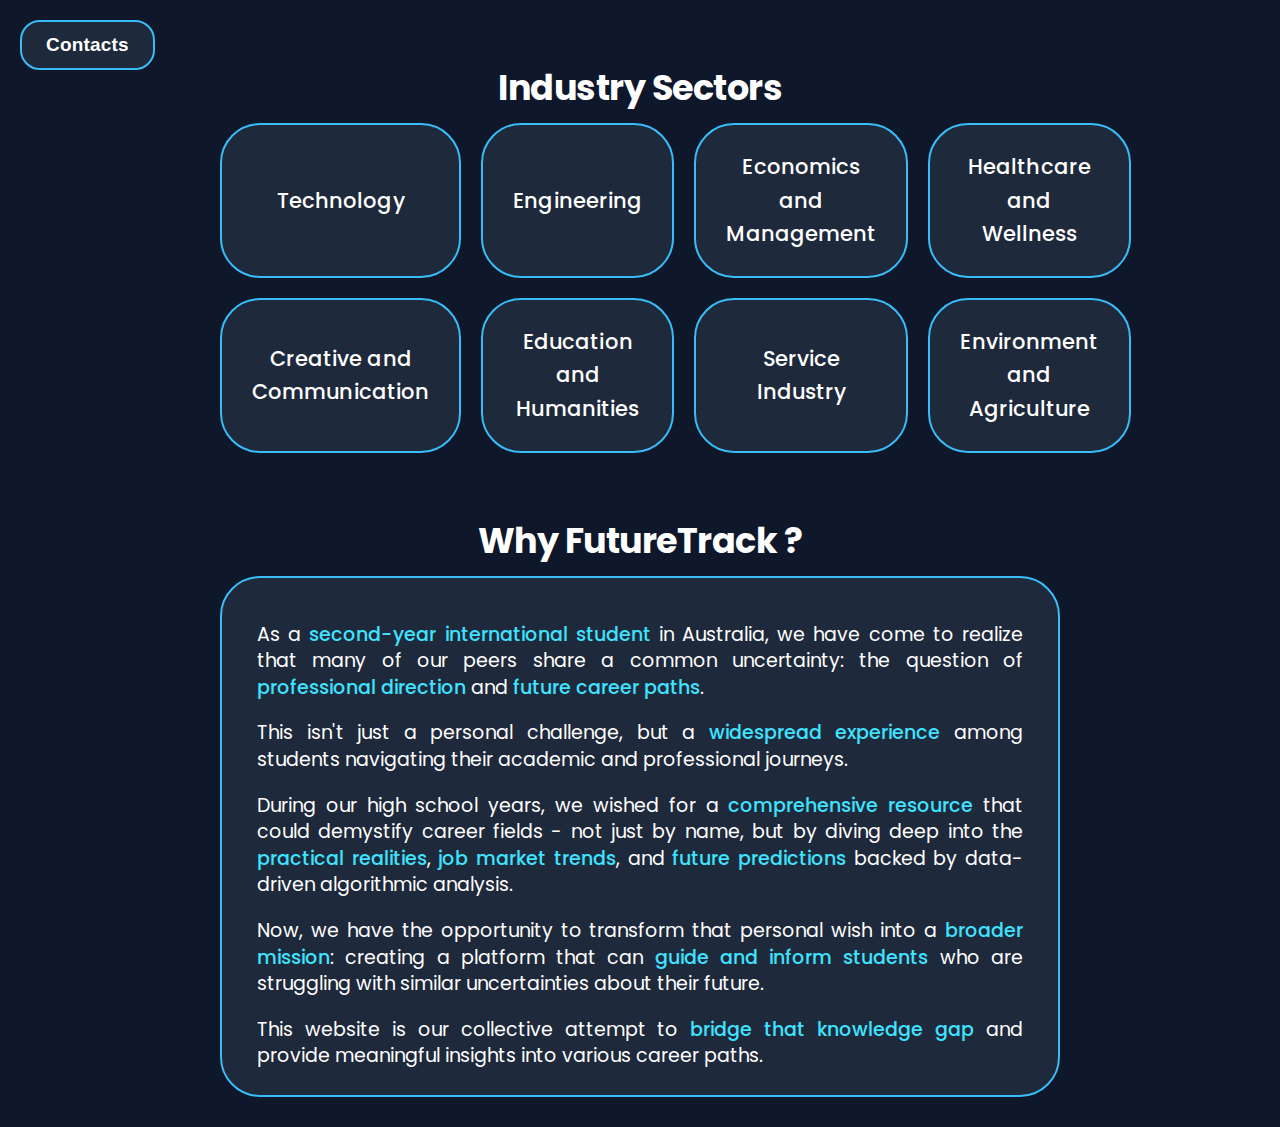
==== index.html @ 0d6b921c "upload job analytics webpage code" ====
<!DOCTYPE html>
                    <!--HEADER PARTS -->
<html lang="en">
<head>
    <meta charset="UTF-8">
    <meta name="viewport" content="width=device-width, initial-scale=1.0">
    <title>Job Analytics HomePage</title>
    <link rel="stylesheet" href="style.css">
    <link rel="stylesheet" href="https://cdnjs.cloudflare.com/ajax/libs/font-awesome/6.4.2/css/all.min.css">
    <link rel="stylesheet" href="https://cdnjs.cloudflare.com/ajax/libs/font-awesome/5.15.4/css/all.min.css">
</head>


                    <!-- BODY PARTS-->
<body>

        <!-- CONTACTS BUTTON -->
    <div class="contact-button">
        <button class="contact-label"><b>Contacts</b></button>
        <div class="contact-dropdown">
            <!-- Minh Triet Contacts -->
            <div class="name-dropdown">
                <b>Minh Triet Pham</b>
                <div class="contact-info">
                    <div><i class="fas fa-map-marker-alt"></i> Melbourne, Victoria, Australia</div>
                    <div><i class="fas fa-phone"></i> (+61) 492 914 918</div>
                    <div><i class="fas fa-envelope"></i> minhtrietmt3@gmail.com</div>
                    <div>
                        <i class="fab fa-linkedin"></i>
                        <a href="https://www.linkedin.com/in/minhtrietp/" target="_blank">linkedin.com/in/minhtrietp/</a>
                    </div>
                    <div>
                        <i class="fab fa-github"></i>
                        <a href="https://github.com/minhtrietcancode" target="_blank">github.com/minhtrietcancode</a>
                    </div>
                    <div>
                        <i class="fas fa-briefcase"></i>
                        <a href="https://minhtrietcancode.github.io/">minhtrietcancode.github.io</a>
                    </div>
                </div>
            </div>

            <!-- Quynh Chi Contacts -->
            <div class="name-dropdown">
                <b>Quynh Chi Dang</b>
                <div class="contact-info">
                    <div><i class="fas fa-map-marker-alt"></i> Melbourne, Victoria, Australia</div>
                    <div><i class="fas fa-phone"></i> (+61) 401 764 944</div>
                    <div><i class="fas fa-envelope"></i> dangquynhchi2510@gmail.com</div>
                    <div>
                        <i class="fab fa-linkedin"></i>
                        <a href="https://www.linkedin.com/in/quynhchidang2510/" target="_blank">linkedin.com/in/quynhchidang2510/</a>
                    </div>
                </div>
            </div>
        </div>
    </div>
    
        <!-- JS code for "Contacts" button -->
    <script>
        document.addEventListener('DOMContentLoaded', function() {
            const contactLabel = document.querySelector('.contact-label');
            const contactDropdown = document.querySelector('.contact-dropdown');
            const nameDropdowns = document.querySelectorAll('.name-dropdown');
            
            let isDropdownOpen = false;
    
            contactLabel.addEventListener('click', function(e) {
                e.stopPropagation();
                isDropdownOpen = !isDropdownOpen;
                contactDropdown.style.display = isDropdownOpen ? 'block' : 'none';
            });
    
            nameDropdowns.forEach(dropdown => {
                dropdown.addEventListener('click', function(e) {
                    e.stopPropagation();
                    const contactInfo = this.querySelector('.contact-info');
                    const isVisible = contactInfo.style.display === 'block';
                    
                    // Hide all contact info first
                    document.querySelectorAll('.contact-info').forEach(info => {
                        info.style.display = 'none';
                    });
                    
                    // Toggle clicked contact info
                    contactInfo.style.display = isVisible ? 'none' : 'block';
                });
            });
    
            document.addEventListener('click', function(e) {
                if (!e.target.closest('.contact-button')) {
                    isDropdownOpen = false;
                    contactDropdown.style.display = 'none';
                    document.querySelectorAll('.contact-info').forEach(info => {
                        info.style.display = 'none';
                    });
                }
            });
        });
    </script>

                <!-- Industry Sectors SECTION-->
    <section id="jobs">
        <h2 class="section-header">Industry Sectors</h2>
        <div class="job-fields-container">
            <div class="job-field" id="technology-field">
                Technology
            </div>

            <div class="job-field">
                Engineering
            </div>
            
            <div class="job-field">
                Economics and Management
            </div>

            <div class="job-field">
                Healthcare and Wellness
            </div>

            <div class="job-field">
                Creative and Communication
            </div>

            <div class="job-field">
                Education and Humanities
            </div>
                
            <div class="job-field">
                Service Industry
            </div>

            <div class="job-field">
                Environment and Agriculture
            </div>
        </div>
    </section>
    
        <!-- INTRODUCTION SECTION -->
    
        <section id="introduction">
            <h2 class="section-header">Why FutureTrack ?</h2>
            <div class="introduction-container">
                <div class="introduction-border">
                    <p class="introduction-text">
                        As a <span class="highlight">second-year international student</span> in Australia, we have come to realize that many of our peers share a common uncertainty: the question of <span class="highlight">professional direction</span> and <span class="highlight">future career paths</span>.
                    </p>
                    <p class="introduction-text">
                        This isn't just a personal challenge, but a <span class="highlight">widespread experience</span> among students navigating their academic and professional journeys.
                    </p>
                    <p class="introduction-text">
                        During our high school years, we wished for a <span class="highlight">comprehensive resource</span> that could demystify career fields - not just by name, but by diving deep into the <span class="highlight">practical realities</span>, <span class="highlight">job market trends</span>, and <span class="highlight">future predictions</span> backed by data-driven algorithmic analysis.
                    </p>
                    <p class="introduction-text">
                        Now, we have the opportunity to transform that personal wish into a <span class="highlight">broader mission</span>: creating a platform that can <span class="highlight">guide and inform students</span> who are struggling with similar uncertainties about their future.
                    </p>
                    <p class="introduction-text">
                        This website is our collective attempt to <span class="highlight">bridge that knowledge gap</span> and provide meaningful insights into various career paths.
                    </p>
                </div>
            </div>
        </section>    

    <!-- Optional JavaScript for enhanced scrolling -->
    <script>
        document.querySelectorAll('nav a').forEach(anchor => {
            anchor.addEventListener('click', function(e) {
                e.preventDefault();
                const targetId = this.getAttribute('href');
                document.querySelector(targetId).scrollIntoView({
                    behavior: 'smooth'
                });
            });
        });
    </script>

    <!-- To Link With the script.js file -->
    <script type="module" src="script.js"></script>
</body>
</html>
---- style.css ----
@import url('https://fonts.googleapis.com/css2?family=Poppins:wght@300;400;500;600;700&display=swap');

        /* Base styles */
body {
    background-color: #0f172a;
    color: #ffffff;
    font-family: 'Poppins', sans-serif;
    margin: 0;
    padding: 0;
    line-height: 1.6;
    font-size: 15px;
    opacity: 0;
    transition: opacity 0.3s ease;
}

        /* Header styling */
.section-header {
    font-size: 35px;
    font-weight: 700;
    text-align: center;
    margin-top: 60px;
    margin-bottom: 7px;
    color: #ffffff;
    letter-spacing: -0.5px;
}

/* Introduction section */
.introduction-container {
    display: flex;
    justify-content: center;
    margin-left: 220px;
    margin-right: 220px;
    margin-bottom: 30px;
 }
 
 .introduction-border {
    border: 2px solid #38bdf8;
    border-radius: 40px;
    padding: 25px 35px;  /* Reduced padding */
    background-color: #1e293b;
 }
 
 .introduction-text {
    color: #ffffff;
    font-size: 19px;
    line-height: 1.4;  /* Reduced from 1.6 */
    margin-bottom: 12px;  /* Reduced from 15px */
    text-align: justify;
 }
 
 .introduction-text:last-child {
    margin-bottom: 0;
 }
 
 .highlight {
    color: #40e3ff;
    font-weight: 500;
 }

        /* Job fields section */
.job-fields-container {
    display: grid;
    grid-template-columns: repeat(4, 1fr);
    gap: 20px;
    margin-left: 220px;
    margin-right: 220px;
    margin-bottom: 20px;
}

.job-field {
    color: #ffffff;
    border: 2px solid #38bdf8;
    border-radius: 40px;
    padding: 25px 30px;
    font-size: 21px;
    font-weight: 500;
    letter-spacing: 0.1px;
    background-color: #1e293b;
    display: flex;
    justify-content: center;
    align-items: center;
    text-align: center;
    transition: background-color 0.3s ease, color 0.3s ease;
}

.job-field:hover {
    background-color: #22d3ee;
    color: #0f172a;
}

        /* Contact button and dropdown */
.contact-button {
    position: fixed;
    top: 20px;
    left: 20px;
    z-index: 1000;
}

.contact-label {
    background-color: #1e293b;
    color: #ffffff;
    padding: 12px 24px;
    border: 2px solid #38bdf8;
    border-radius: 20px;
    cursor: pointer;
    font-size: 19px;
    font-weight: 500;
    letter-spacing: 0.2px;
}

.contact-dropdown {
    display: none;
    position: absolute;
    top: 100%;
    left: 0;
    margin-top: 15px;
}

.name-dropdown {
    background-color: #1e293b;
    color: #ffffff;
    padding: 12px 24px;
    border: 2px solid #38bdf8;
    border-radius: 20px;
    cursor: pointer;
    font-size: 16px;
    font-weight: 500;
    letter-spacing: 0.2px;
    white-space: nowrap;
    margin-bottom: 10px;
}

.contact-info {
    display: none;
    position: absolute;
    left: 100%;
    top: 0;
    margin-left: 5px;
    background-color: #1e293b;
    padding: 15px 20px;
    border: 2px solid #38bdf8;
    border-radius: 20px;
    min-width: 300px;
    color: #ffffff;
    font-size: 18px;
    line-height: 1.6;
}

.contact-info div {
    margin: 12px 0;
    font-weight: 400;
}

.contact-info i {
    width: 20px;
    margin-right: 10px;
}

.contact-info a {
    color: #ffffff;
    text-decoration: none;
    font-weight: 500;
    transition: color 0.3s ease;
}

.contact-info a:hover {
    color: #22d3ee;
}

.contact-label:hover,
.name-dropdown:hover {
    background-color: #22d3ee;
    color: #0f172a;
}
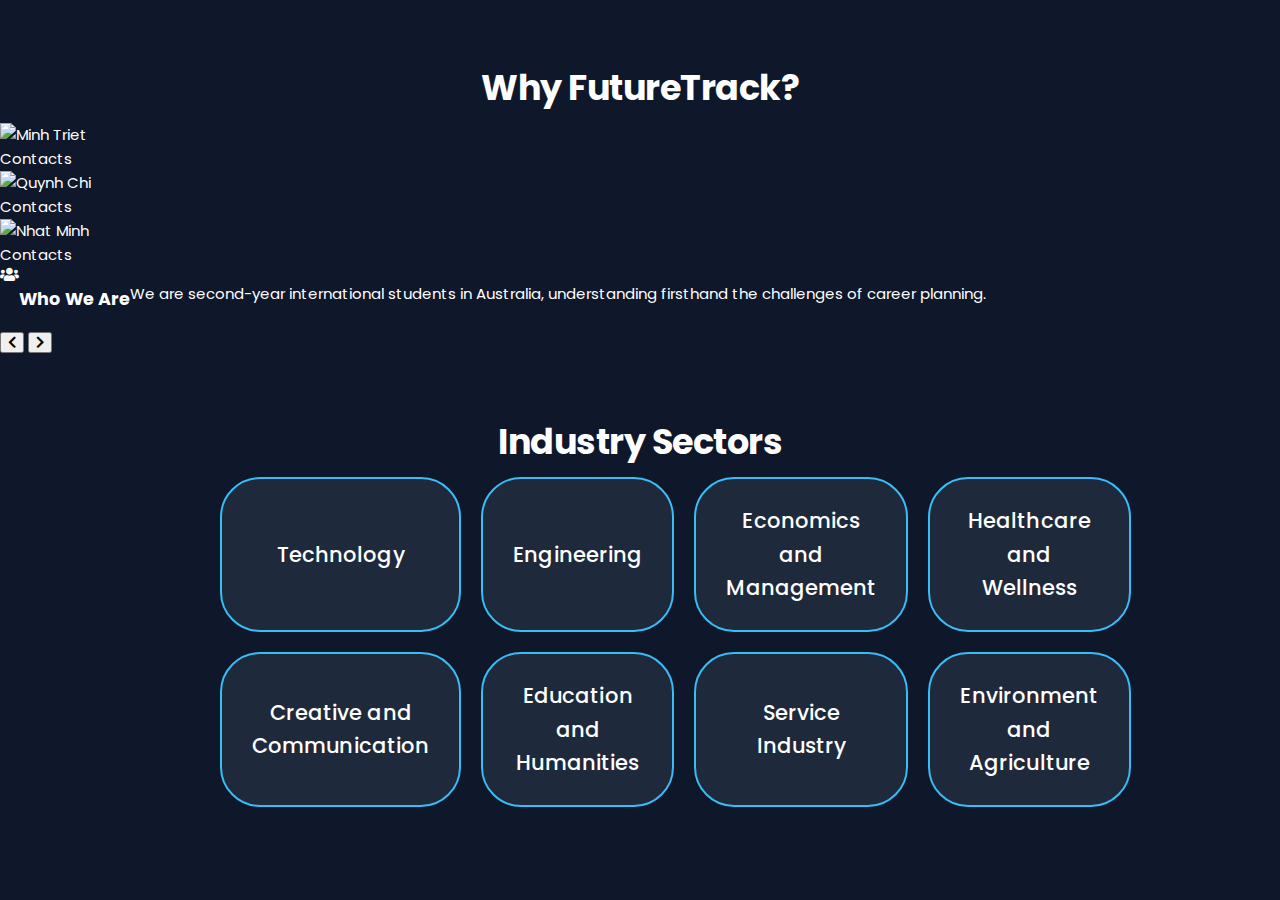
==== commit d900ca02: "Update index.html" ====
--- a/index.html
+++ b/index.html
@@ -1,5 +1,4 @@
 <!DOCTYPE html>
-                    <!--HEADER PARTS -->
 <html lang="en">
 <head>
     <meta charset="UTF-8">
@@ -10,158 +9,259 @@
     <link rel="stylesheet" href="https://cdnjs.cloudflare.com/ajax/libs/font-awesome/5.15.4/css/all.min.css">
 </head>
 
-
-                    <!-- BODY PARTS-->
 <body>
-
-        <!-- CONTACTS BUTTON -->
-    <div class="contact-button">
-        <button class="contact-label"><b>Contacts</b></button>
-        <div class="contact-dropdown">
-            <!-- Minh Triet Contacts -->
-            <div class="name-dropdown">
-                <b>Minh Triet Pham</b>
-                <div class="contact-info">
-                    <div><i class="fas fa-map-marker-alt"></i> Melbourne, Victoria, Australia</div>
-                    <div><i class="fas fa-phone"></i> (+61) 492 914 918</div>
-                    <div><i class="fas fa-envelope"></i> minhtrietmt3@gmail.com</div>
-                    <div>
-                        <i class="fab fa-linkedin"></i>
-                        <a href="https://www.linkedin.com/in/minhtrietp/" target="_blank">linkedin.com/in/minhtrietp/</a>
-                    </div>
-                    <div>
-                        <i class="fab fa-github"></i>
-                        <a href="https://github.com/minhtrietcancode" target="_blank">github.com/minhtrietcancode</a>
-                    </div>
-                    <div>
-                        <i class="fas fa-briefcase"></i>
-                        <a href="https://minhtrietcancode.github.io/">minhtrietcancode.github.io</a>
-                    </div>
-                </div>
-            </div>
-
-            <!-- Quynh Chi Contacts -->
-            <div class="name-dropdown">
-                <b>Quynh Chi Dang</b>
-                <div class="contact-info">
-                    <div><i class="fas fa-map-marker-alt"></i> Melbourne, Victoria, Australia</div>
-                    <div><i class="fas fa-phone"></i> (+61) 401 764 944</div>
-                    <div><i class="fas fa-envelope"></i> dangquynhchi2510@gmail.com</div>
-                    <div>
-                        <i class="fab fa-linkedin"></i>
-                        <a href="https://www.linkedin.com/in/quynhchidang2510/" target="_blank">linkedin.com/in/quynhchidang2510/</a>
-                    </div>
-                </div>
-            </div>
+    <!-- Why FutureTrack Section -->
+    <section id="team-intro">
+        <h2 class="section-header">Why FutureTrack?</h2>
+        
+        <!-- Team Members Section -->
+        <div class="slider-container">
+            <!-- Team Members at the top -->
+            <div class="team-container">
+                <!-- Minh Triet Card -->
+                <div class="member-card">
+                    <img src="Minh Triet dep zai.jpg" alt="Minh Triet">
+                    <div class="overlay">
+                        <span class="contact-text">Contacts</span>
+                    </div>
+                    <div class="contact-info">
+                        <div class="contact-content">
+                            <b>Minh Triet Pham</b>
+                            <div><i class="fas fa-map-marker-alt"></i> Melbourne, Victoria, Australia</div>
+                            <div><i class="fas fa-phone"></i> (+61) 492 914 918</div>
+                            <div><i class="fas fa-envelope"></i> minhtrietmt3@gmail.com</div>
+                            <div>
+                                <i class="fab fa-linkedin"></i>
+                                <a href="https://www.linkedin.com/in/minhtrietp/" target="_blank">linkedin.com/in/minhtrietp/</a>
+                            </div>
+                            <div>
+                                <i class="fab fa-github"></i>
+                                <a href="https://github.com/minhtrietcancode" target="_blank">github.com/minhtrietcancode</a>
+                            </div>
+                            <div>
+                                <i class="fas fa-briefcase"></i>
+                                <a href="https://minhtrietcancode.github.io/">minhtrietcancode.github.io</a>
+                            </div>
+                        </div>
+                    </div>
+                </div>
+
+                <!-- Quynh Chi Card -->
+                <div class="member-card">
+                    <img src="quynh chi.jpg" alt="Quynh Chi">
+                    <div class="overlay">
+                        <span class="contact-text">Contacts</span>
+                    </div>
+                    <div class="contact-info">
+                        <div class="contact-content">
+                            <b>Quynh Chi Dang</b>
+                            <div><i class="fas fa-map-marker-alt"></i> Melbourne, Victoria, Australia</div>
+                            <div><i class="fas fa-phone"></i> (+61) 401 764 944</div>
+                            <div><i class="fas fa-envelope"></i> dangquynhchi2510@gmail.com</div>
+                            <div>
+                                <i class="fab fa-linkedin"></i>
+                                <a href="https://www.linkedin.com/in/quynhchidang2510/" target="_blank">linkedin.com/in/quynhchidang2510/</a>
+                            </div>
+                        </div>
+                    </div>
+                </div>
+
+                <!-- Nhat Minh Card -->
+                <div class="member-card">
+                    <img src="chu beo.jpg" alt="Nhat Minh">
+                    <div class="overlay">
+                        <span class="contact-text">Contacts</span>
+                    </div>
+                    <div class="contact-info">
+                        <div class="contact-content">
+                            <b>Nhat Minh Chu</b>
+                            <div><i class="fas fa-map-marker-alt"></i> Melbourne, Victoria, Australia</div>
+                            <div><i class="fas fa-envelope"></i> example@email.com</div>
+                            <div>
+                                <i class="fab fa-linkedin"></i>
+                                <a href="#" target="_blank">linkedin.com/in/nhatminh/</a>
+                            </div>
+                        </div>
+                    </div>
+                </div>
+            </div>
+
+            <!-- Slides -->
+            <div class="slides">
+                <div class="slide active">
+                    <i class="fas fa-users"></i>
+                    <h3>Who We Are</h3>
+                    <p>We are second-year international students in Australia, understanding firsthand the challenges of career planning.</p>
+                </div>
+                
+                <div class="slide">
+                    <i class="fas fa-question-circle"></i>
+                    <h3>The Challenge</h3>
+                    <p>Many students face uncertainty about their professional direction and future career paths - you're not alone.</p>
+                </div>
+                
+                <div class="slide">
+                    <i class="fas fa-lightbulb"></i>
+                    <h3>Our Vision</h3>
+                    <p>We aim to create a comprehensive resource that demystifies career fields with practical insights and market trends.</p>
+                </div>
+                
+                <div class="slide">
+                    <i class="fas fa-chart-line"></i>
+                    <h3>Data-Driven Approach</h3>
+                    <p>Using algorithmic analysis to provide you with accurate, up-to-date career insights and future predictions.</p>
+                </div>
+                
+                <div class="slide">
+                    <i class="fas fa-bridge"></i>
+                    <h3>Bridging The Gap</h3>
+                    <p>We're here to transform career uncertainty into clear, actionable paths for your future success.</p>
+                </div>
+            </div>
+
+            <!-- Navigation Arrows -->
+            <button class="slider-nav prev">
+                <i class="fas fa-chevron-left"></i>
+            </button>
+            <button class="slider-nav next">
+                <i class="fas fa-chevron-right"></i>
+            </button>
+
+            <!-- Slide Indicators -->
+            <div class="slide-indicators"></div>
         </div>
-    </div>
-    
-        <!-- JS code for "Contacts" button -->
-    <script>
-        document.addEventListener('DOMContentLoaded', function() {
-            const contactLabel = document.querySelector('.contact-label');
-            const contactDropdown = document.querySelector('.contact-dropdown');
-            const nameDropdowns = document.querySelectorAll('.name-dropdown');
-            
-            let isDropdownOpen = false;
-    
-            contactLabel.addEventListener('click', function(e) {
-                e.stopPropagation();
-                isDropdownOpen = !isDropdownOpen;
-                contactDropdown.style.display = isDropdownOpen ? 'block' : 'none';
-            });
-    
-            nameDropdowns.forEach(dropdown => {
-                dropdown.addEventListener('click', function(e) {
-                    e.stopPropagation();
-                    const contactInfo = this.querySelector('.contact-info');
-                    const isVisible = contactInfo.style.display === 'block';
-                    
-                    // Hide all contact info first
-                    document.querySelectorAll('.contact-info').forEach(info => {
-                        info.style.display = 'none';
-                    });
-                    
-                    // Toggle clicked contact info
-                    contactInfo.style.display = isVisible ? 'none' : 'block';
-                });
-            });
-    
-            document.addEventListener('click', function(e) {
-                if (!e.target.closest('.contact-button')) {
-                    isDropdownOpen = false;
-                    contactDropdown.style.display = 'none';
-                    document.querySelectorAll('.contact-info').forEach(info => {
-                        info.style.display = 'none';
-                    });
-                }
-            });
-        });
-    </script>
-
-                <!-- Industry Sectors SECTION-->
+    </section>
+
+    <!-- Industry Sectors SECTION-->
     <section id="jobs">
         <h2 class="section-header">Industry Sectors</h2>
         <div class="job-fields-container">
             <div class="job-field" id="technology-field">
                 Technology
             </div>
-
             <div class="job-field">
                 Engineering
             </div>
-            
             <div class="job-field">
                 Economics and Management
             </div>
-
             <div class="job-field">
                 Healthcare and Wellness
             </div>
-
             <div class="job-field">
                 Creative and Communication
             </div>
-
             <div class="job-field">
                 Education and Humanities
             </div>
-                
             <div class="job-field">
                 Service Industry
             </div>
-
             <div class="job-field">
                 Environment and Agriculture
             </div>
         </div>
     </section>
+
+    <!-- JavaScript -->
+    <script>
+        // For contacts effect
+        document.addEventListener('DOMContentLoaded', function() {
+            const memberCards = document.querySelectorAll('.member-card');
+            
+            memberCards.forEach(card => {
+                const contactInfo = card.querySelector('.contact-info');
+                
+                card.addEventListener('click', function(e) {
+                    e.stopPropagation();
+                    
+                    // Hide all other contact info first
+                    document.querySelectorAll('.contact-info').forEach(info => {
+                        if (info !== contactInfo) {
+                            info.style.display = 'none';
+                        }
+                    });
+                    
+                    // Toggle clicked contact info
+                    contactInfo.style.display = contactInfo.style.display === 'block' ? 'none' : 'block';
+                });
+            });
+            
+            // Close contact info when clicking outside
+            document.addEventListener('click', function(e) {
+                if (!e.target.closest('.member-card')) {
+                    document.querySelectorAll('.contact-info').forEach(info => {
+                        info.style.display = 'none';
+                    });
+                }
+            });
+        });
+
+        // Slider functionality
+        document.addEventListener('DOMContentLoaded', function() {
+            const slides = document.querySelectorAll('.slide');
+            const prevBtn = document.querySelector('.prev');
+            const nextBtn = document.querySelector('.next');
+            const indicators = document.querySelector('.slide-indicators');
+            let currentSlide = 0;
+
+            // Remove all existing indicators first
+            while (indicators.firstChild) {
+                indicators.removeChild(indicators.firstChild);
+            }
+
+            // Create indicators
+            slides.forEach((_, index) => {
+                const dot = document.createElement('div');
+                dot.classList.add('indicator');
+                if (index === 0) dot.classList.add('active');
+                
+                // Add click event to each indicator
+                dot.addEventListener('click', () => {
+                    currentSlide = index;
+                    updateSlides(currentSlide);
+                });
+                
+                indicators.appendChild(dot);
+            });
+
+            const indicatorDots = document.querySelectorAll('.indicator');
+
+            function updateSlides(index) {
+                // Hide all slides
+                slides.forEach(slide => {
+                    slide.style.display = 'none';
+                    slide.classList.remove('active');
+                });
+                
+                // Remove active class from all indicators
+                indicatorDots.forEach(dot => {
+                    dot.classList.remove('active');
+                });
+                
+                // Show current slide and activate current indicator
+                slides[index].style.display = 'flex';
+                slides[index].classList.add('active');
+                indicatorDots[index].classList.add('active');
+            }
+
+            // Next button click only
+            nextBtn.addEventListener('click', () => {
+                currentSlide = (currentSlide + 1) % slides.length;
+                updateSlides(currentSlide);
+            });
+
+            // Previous button click only
+            prevBtn.addEventListener('click', () => {
+                currentSlide = (currentSlide - 1 + slides.length) % slides.length;
+                updateSlides(currentSlide);
+            });
+
+            // Initialize first slide
+            updateSlides(0);
+        });
+    </script>
     
-        <!-- INTRODUCTION SECTION -->
-    
-        <section id="introduction">
-            <h2 class="section-header">Why FutureTrack ?</h2>
-            <div class="introduction-container">
-                <div class="introduction-border">
-                    <p class="introduction-text">
-                        As a <span class="highlight">second-year international student</span> in Australia, we have come to realize that many of our peers share a common uncertainty: the question of <span class="highlight">professional direction</span> and <span class="highlight">future career paths</span>.
-                    </p>
-                    <p class="introduction-text">
-                        This isn't just a personal challenge, but a <span class="highlight">widespread experience</span> among students navigating their academic and professional journeys.
-                    </p>
-                    <p class="introduction-text">
-                        During our high school years, we wished for a <span class="highlight">comprehensive resource</span> that could demystify career fields - not just by name, but by diving deep into the <span class="highlight">practical realities</span>, <span class="highlight">job market trends</span>, and <span class="highlight">future predictions</span> backed by data-driven algorithmic analysis.
-                    </p>
-                    <p class="introduction-text">
-                        Now, we have the opportunity to transform that personal wish into a <span class="highlight">broader mission</span>: creating a platform that can <span class="highlight">guide and inform students</span> who are struggling with similar uncertainties about their future.
-                    </p>
-                    <p class="introduction-text">
-                        This website is our collective attempt to <span class="highlight">bridge that knowledge gap</span> and provide meaningful insights into various career paths.
-                    </p>
-                </div>
-            </div>
-        </section>    
-
     <!-- Optional JavaScript for enhanced scrolling -->
     <script>
         document.querySelectorAll('nav a').forEach(anchor => {
